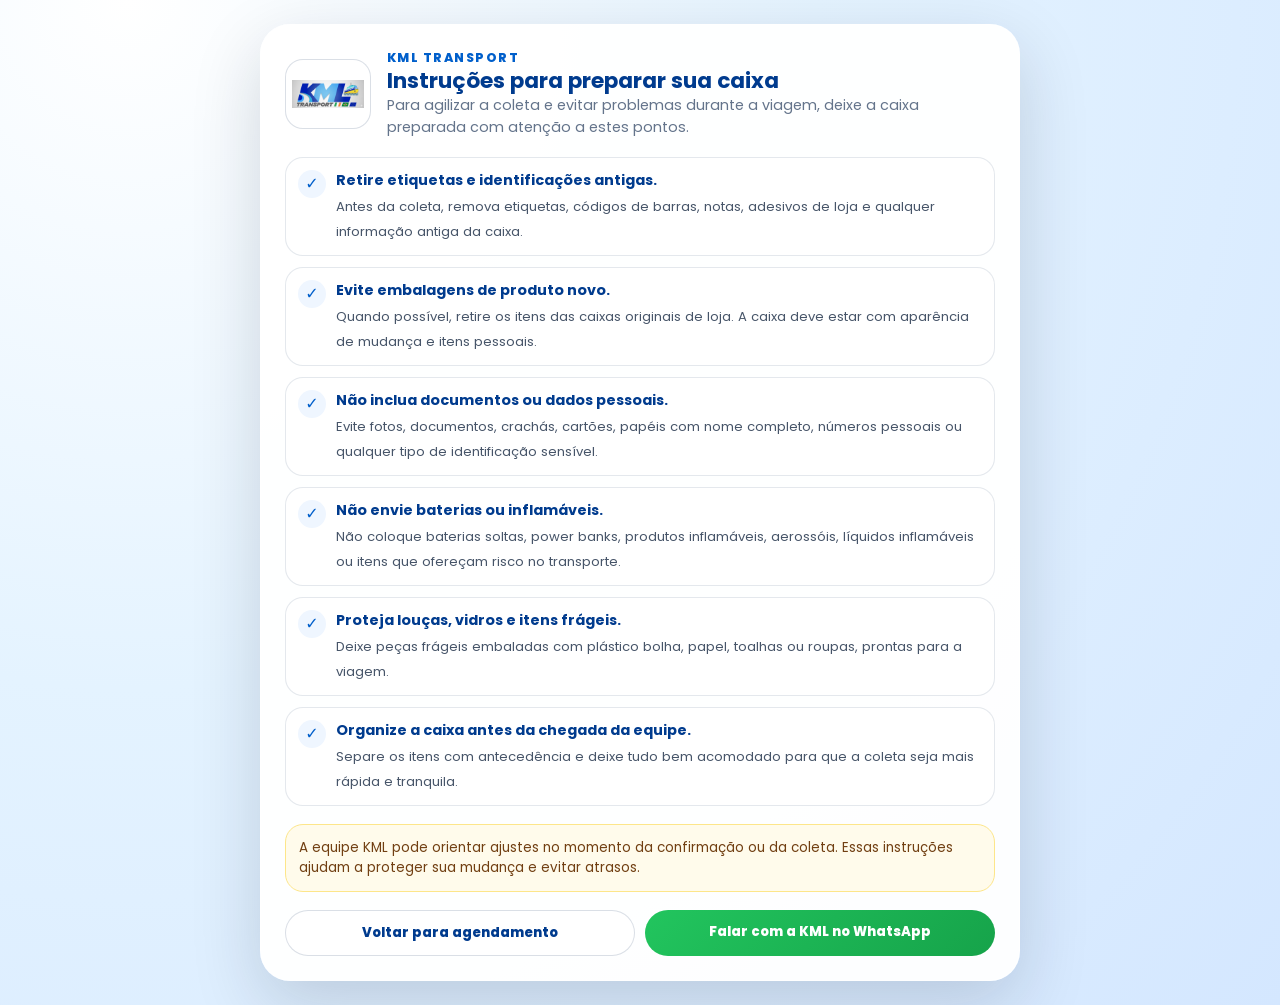
==== instructions.html @ 6720facb "Add files via upload" ====
<!DOCTYPE html>
<html lang="pt-BR">
<head>
  <meta charset="UTF-8">
  <title>Instruções para preparar a caixa - KML Transport</title>
  <meta name="viewport" content="width=device-width, initial-scale=1.0">
  <meta name="description" content="Orientações para preparar sua caixa de mudança antes da coleta KML Transport.">
  <link rel="preconnect" href="https://fonts.googleapis.com">
  <link rel="preconnect" href="https://fonts.gstatic.com" crossorigin>
  <link href="https://fonts.googleapis.com/css2?family=Poppins:wght@300;400;500;600;700;800&display=swap" rel="stylesheet">
  <link rel="icon" type="image/png" href="assets/logo-kml.png">
  <link rel="stylesheet" href="styles.css">
</head>
<body class="instructions-page">
  <main class="instructions-wrapper">
    <section class="instructions-card" aria-label="Instruções para preparar a caixa">
      <div class="instructions-top">
        <img class="instructions-logo" src="assets/logo-kml.png" alt="Logotipo KML Transport">
        <div>
          <div class="instructions-kicker">KML Transport</div>
          <h1 class="instructions-title">Instruções para preparar sua caixa</h1>
          <p class="instructions-subtitle">Para agilizar a coleta e evitar problemas durante a viagem, deixe a caixa preparada com atenção a estes pontos.</p>
        </div>
      </div>

      <ul class="instructions-list">
        <li><div><strong>Retire etiquetas e identificações antigas.</strong><span>Antes da coleta, remova etiquetas, códigos de barras, notas, adesivos de loja e qualquer informação antiga da caixa.</span></div></li>
        <li><div><strong>Evite embalagens de produto novo.</strong><span>Quando possível, retire os itens das caixas originais de loja. A caixa deve estar com aparência de mudança e itens pessoais.</span></div></li>
        <li><div><strong>Não inclua documentos ou dados pessoais.</strong><span>Evite fotos, documentos, crachás, cartões, papéis com nome completo, números pessoais ou qualquer tipo de identificação sensível.</span></div></li>
        <li><div><strong>Não envie baterias ou inflamáveis.</strong><span>Não coloque baterias soltas, power banks, produtos inflamáveis, aerossóis, líquidos inflamáveis ou itens que ofereçam risco no transporte.</span></div></li>
        <li><div><strong>Proteja louças, vidros e itens frágeis.</strong><span>Deixe peças frágeis embaladas com plástico bolha, papel, toalhas ou roupas, prontas para a viagem.</span></div></li>
        <li><div><strong>Organize a caixa antes da chegada da equipe.</strong><span>Separe os itens com antecedência e deixe tudo bem acomodado para que a coleta seja mais rápida e tranquila.</span></div></li>
      </ul>

      <div class="instructions-alert">
        A equipe KML pode orientar ajustes no momento da confirmação ou da coleta. Essas instruções ajudam a proteger sua mudança e evitar atrasos.
      </div>

      <div class="instructions-footer-actions">
        <a class="back-button" href="index.html">Voltar para agendamento</a>
        <a class="whatsapp-button" href="https://wa.me/353894971210" target="_blank" rel="noopener noreferrer">Falar com a KML no WhatsApp</a>
      </div>
    </section>
  </main>
</body>
</html>
---- styles.css ----
:root {
  --blue-900: #003b8e;
  --blue-700: #005fcb;
  --blue-400: #41b7ff;
  --yellow: #ffcc00;
  --text: #0f172a;
  --muted: #64748b;
  --line: rgba(148, 163, 184, .35);
  --card: rgba(255, 255, 255, .9);
  --shadow: 0 24px 70px rgba(15, 23, 42, .16);
}
* { box-sizing: border-box; margin: 0; padding: 0; }
html, body { min-height: 100%; }
.modal-dialog::-webkit-scrollbar, .modal-overlay::-webkit-scrollbar { width: 0; height: 0; display: none; }
body { font-family: 'Poppins', system-ui, -apple-system, BlinkMacSystemFont, 'Segoe UI', sans-serif; color: var(--text); }
button, input, textarea, select { font: inherit; }
button { cursor: pointer; }
a { color: inherit; }
.landing-body {
  min-height: 100dvh;
  display: grid;
  place-items: center;
  padding: 24px 12px;
  background:
    radial-gradient(circle at 10% 0%, rgba(255,255,255,1), rgba(228,243,255,.85) 45%, rgba(212,231,255,.95) 100%),
    linear-gradient(135deg, #f8fbff, #dcecff);
}
.page-wrapper { width: 100%; max-width: 430px; }
.hero-card {
  border-radius: 30px;
  background: var(--card);
  backdrop-filter: blur(14px);
  border: 1px solid rgba(255,255,255,.7);
  box-shadow: var(--shadow);
  padding: 20px;
}
.hero-inner { display: grid; gap: 15px; }
.landing-header { display: grid; gap: 14px; text-align: center; }
.logo-frame { padding: 5px; border-radius: 22px; background: linear-gradient(135deg, rgba(65,183,255,.35), rgba(255,255,255,.95)); border: 1px solid rgba(0,95,203,.16); box-shadow: 0 18px 38px rgba(15,23,42,.14); }
.logo-frame img { display: block; width: 100%; border-radius: 18px; }
.company-name { font-weight: 800; font-size: 1.35rem; letter-spacing: .14em; color: var(--blue-900); }
.tagline { color: var(--muted); font-size: .78rem; line-height: 1.45; max-width: 330px; margin: 4px auto 0; }
.social-links { display: flex; justify-content: center; gap: 10px; margin-top: 12px; }
.social-link { min-width: 42px; height: 42px; padding: 0 12px; display: inline-flex; align-items: center; justify-content: center; gap: 7px; border-radius: 999px; background: #fff; border: 1px solid var(--line); box-shadow: 0 12px 26px rgba(15,23,42,.10); text-decoration: none; transition: transform .16s ease, box-shadow .16s ease; font-size: .72rem; font-weight: 800; }
.social-link:hover { transform: translateY(-2px); box-shadow: 0 16px 28px rgba(15,23,42,.16); }
.social-link svg { width: 20px; height: 20px; flex: 0 0 auto; }
.social-link--whatsapp { color: #128c7e; }
.social-link--instagram { color: #c13584; }
.language-switch { display: inline-flex; justify-content: center; gap: 6px; padding: 5px; border-radius: 999px; border: 1px solid var(--line); background: rgba(255,255,255,.72); margin-top: 12px; }
.lang-btn { border: 0; border-radius: 999px; padding: 7px 12px; background: transparent; color: var(--muted); font-size: .76rem; font-weight: 800; }
.lang-btn.active { background: linear-gradient(135deg, var(--blue-700), var(--blue-400)); color: white; box-shadow: 0 8px 20px rgba(0,95,203,.22); }
.soft-divider { height: 1px; background: linear-gradient(90deg, transparent, var(--line), transparent); }
.headline { text-align: center; color: var(--blue-900); font-size: 1rem; line-height: 1.45; }
.subheadline { text-align: center; color: var(--muted); font-size: .82rem; line-height: 1.55; }
.benefits-list { display: grid; gap: 7px; list-style: none; color: #475569; font-size: .78rem; }
.benefits-list li { display: grid; grid-template-columns: 14px 1fr; gap: 7px; align-items: start; }
.benefits-list li::before { content: '✦'; color: var(--blue-700); font-size: .68rem; margin-top: 2px; }
.box-section { border: 1px solid var(--line); border-radius: 22px; background: rgba(255,255,255,.7); padding: 14px; box-shadow: 0 16px 34px rgba(15,23,42,.08); }
.pricing-title { text-align: center; color: var(--blue-900); font-weight: 800; font-size: .78rem; text-transform: uppercase; letter-spacing: .12em; margin-bottom: 10px; }
.pricing-grid { display: grid; gap: 9px; }
.box-option { display: grid; grid-template-columns: 60px 1fr auto; gap: 10px; align-items: center; border: 1px solid rgba(148,163,184,.24); border-radius: 17px; background: #fff; padding: 9px; }
.box-figure img { width: 58px; height: 48px; object-fit: contain; display: block; border-radius: 10px; }
.box-option strong { display: block; color: var(--blue-900); font-size: .82rem; }
.box-option span { display: block; color: var(--muted); font-size: .72rem; line-height: 1.3; }
.box-price { font-size: .95rem; }
.weight-note { width: fit-content; justify-self: center; color: #15803d; background: #ecfdf5; border: 1px solid #bbf7d0; border-radius: 999px; padding: 7px 13px; font-size: .78rem; font-weight: 800; }
.cta-actions { display: grid; gap: 9px; }
.cta-button, .instructions-button { width: 100%; border: 0; border-radius: 999px; padding: 13px 18px; font-size: .86rem; font-weight: 800; letter-spacing: .12em; text-transform: uppercase; display: inline-flex; justify-content: center; gap: 8px; align-items: center; text-decoration: none; }
.cta-button { color: #1f2937; background: linear-gradient(135deg, #ffdf62, var(--yellow)); box-shadow: 0 18px 35px rgba(250,204,21,.32); }
.instructions-button { color: var(--blue-900); background: #fff; border: 1px solid var(--line); box-shadow: 0 14px 28px rgba(15,23,42,.09); }
.fine-print { text-align: center; color: var(--muted); font-size: .68rem; line-height: 1.5; }
.landing-footer { display: flex; justify-content: space-between; align-items: center; color: var(--muted); font-size: .72rem; border-top: 1px solid var(--line); padding-top: 10px; }
.flags { display: flex; gap: 4px; align-items: center; font-size: .95rem; }
.modal-overlay { position: fixed; inset: 0; background: rgba(15,23,42,.55); display: none; align-items: center; justify-content: center; padding: 14px; z-index: 20; overflow-y: auto; scrollbar-width: none; }
.modal-overlay.is-visible { display: flex; }
.modal-dialog { width: min(760px, 100%); max-height: calc(100dvh - 28px); overflow-y: auto; border-radius: 26px; padding: 22px; background: rgba(255,255,255,.98); box-shadow: var(--shadow); position: relative; scrollbar-width: none; }
.modal-close { position: absolute; top: 12px; right: 12px; border: 0; width: 32px; height: 32px; border-radius: 999px; background: #f1f5f9; color: #334155; font-size: 1.2rem; }
.modal-title { color: var(--blue-900); font-size: 1.1rem; }
.modal-subtitle { color: var(--muted); font-size: .78rem; margin: 4px 0 16px; }
.booking-form { display: grid; gap: 14px; }
.form-section-title { color: var(--blue-900); font-size: .82rem; font-weight: 800; padding-bottom: 6px; border-bottom: 1px solid var(--line); }
.form-grid { display: grid; grid-template-columns: repeat(2, minmax(0, 1fr)); gap: 10px 12px; }
.form-field { display: grid; gap: 4px; font-size: .78rem; }
.form-field--full { grid-column: 1 / -1; }
.form-label { font-weight: 700; }
.form-input, .form-select, .form-textarea { width: 100%; border: 1px solid rgba(148,163,184,.65); border-radius: 12px; padding: 9px 10px; outline: none; background: #f8fafc; font-size: .82rem; }
.form-input:focus, .form-select:focus, .form-textarea:focus { border-color: var(--blue-700); background: #fff; box-shadow: 0 0 0 3px rgba(65,183,255,.13); }
.form-message { padding: 10px 12px; border-radius: 14px; font-size: .8rem; border: 1px solid; }
.form-message.ok { color: #166534; background: #ecfdf5; border-color: #86efac; }
.form-message.error { color: #991b1b; background: #fef2f2; border-color: #fecaca; }
.success-card { display: grid; gap: 8px; color: #14532d; background: linear-gradient(135deg, #ecfdf5, #f0fdf4); border-color: #86efac; }
.success-card strong { color: #166534; font-size: .95rem; }
.success-card p { line-height: 1.5; }
.success-actions { display: flex; flex-wrap: wrap; gap: 8px; margin-top: 2px; }
.success-actions a, .success-actions button { border: 0; border-radius: 999px; padding: 8px 11px; text-decoration: none; font-weight: 800; font-size: .74rem; background: #fff; color: #166534; border: 1px solid #bbf7d0; }
.booking-footer { display: flex; gap: 12px; justify-content: space-between; align-items: center; color: var(--muted); font-size: .72rem; }
.booking-submit { border: 0; border-radius: 999px; padding: 10px 16px; background: linear-gradient(135deg, var(--blue-700), var(--blue-900)); color: white; font-weight: 800; }
@media (max-width: 560px) {
  .landing-body { padding: 8px; align-items: start; }
  .hero-card { padding: 16px; border-radius: 26px; }
  .form-grid { grid-template-columns: 1fr; }
  .form-field--full { grid-column: auto; }
  .booking-footer { flex-direction: column; align-items: stretch; }
  .booking-submit { width: 100%; }
}


/* Página de instruções */
.instructions-page { min-height: 100dvh; padding: 24px 12px; background: radial-gradient(circle at 10% 0%, #fff, #e4f3ff 45%, #d4e7ff 100%); }
.instructions-wrapper { width: 100%; max-width: 760px; margin: 0 auto; }
.instructions-card { background: rgba(255,255,255,.95); border: 1px solid rgba(255,255,255,.7); box-shadow: var(--shadow); border-radius: 30px; padding: 24px; display: grid; gap: 18px; }
.instructions-top { display: flex; gap: 16px; align-items: center; }
.instructions-logo { width: 86px; height: 70px; object-fit: contain; border-radius: 18px; background: #fff; border: 1px solid var(--line); padding: 6px; }
.instructions-kicker { color: var(--blue-700); font-size: .78rem; font-weight: 800; text-transform: uppercase; letter-spacing: .12em; }
.instructions-title { color: var(--blue-900); font-size: 1.35rem; line-height: 1.25; }
.instructions-subtitle { color: var(--muted); font-size: .9rem; line-height: 1.55; }
.instructions-list { display: grid; gap: 11px; list-style: none; }
.instructions-list li { display: grid; grid-template-columns: 28px 1fr; gap: 10px; align-items: start; background: #fff; border: 1px solid rgba(148,163,184,.25); border-radius: 18px; padding: 12px; }
.instructions-list li::before { content: '✓'; display: grid; place-items: center; width: 28px; height: 28px; border-radius: 999px; background: #eff6ff; color: var(--blue-700); font-weight: 900; }
.instructions-list strong { display: block; color: var(--blue-900); font-size: .9rem; margin-bottom: 2px; }
.instructions-list span { color: #475569; font-size: .82rem; line-height: 1.5; }
.instructions-alert { background: #fffbeb; color: #713f12; border: 1px solid #fde68a; border-radius: 18px; padding: 13px; font-size: .84rem; line-height: 1.5; }
.instructions-footer-actions { display: grid; grid-template-columns: 1fr 1fr; gap: 10px; }
.back-button, .whatsapp-button { border-radius: 999px; padding: 12px 16px; text-align: center; text-decoration: none; font-weight: 800; font-size: .82rem; }
.back-button { background: #fff; color: var(--blue-900); border: 1px solid var(--line); }
.whatsapp-button { background: linear-gradient(135deg, #22c55e, #16a34a); color: #fff; }
@media (max-width: 560px) {
  .instructions-page { padding: 8px; }
  .instructions-card { padding: 18px; border-radius: 26px; }
  .instructions-top { display: grid; text-align: center; justify-items: center; }
  .instructions-title { font-size: 1.12rem; }
  .instructions-footer-actions { grid-template-columns: 1fr; }
}
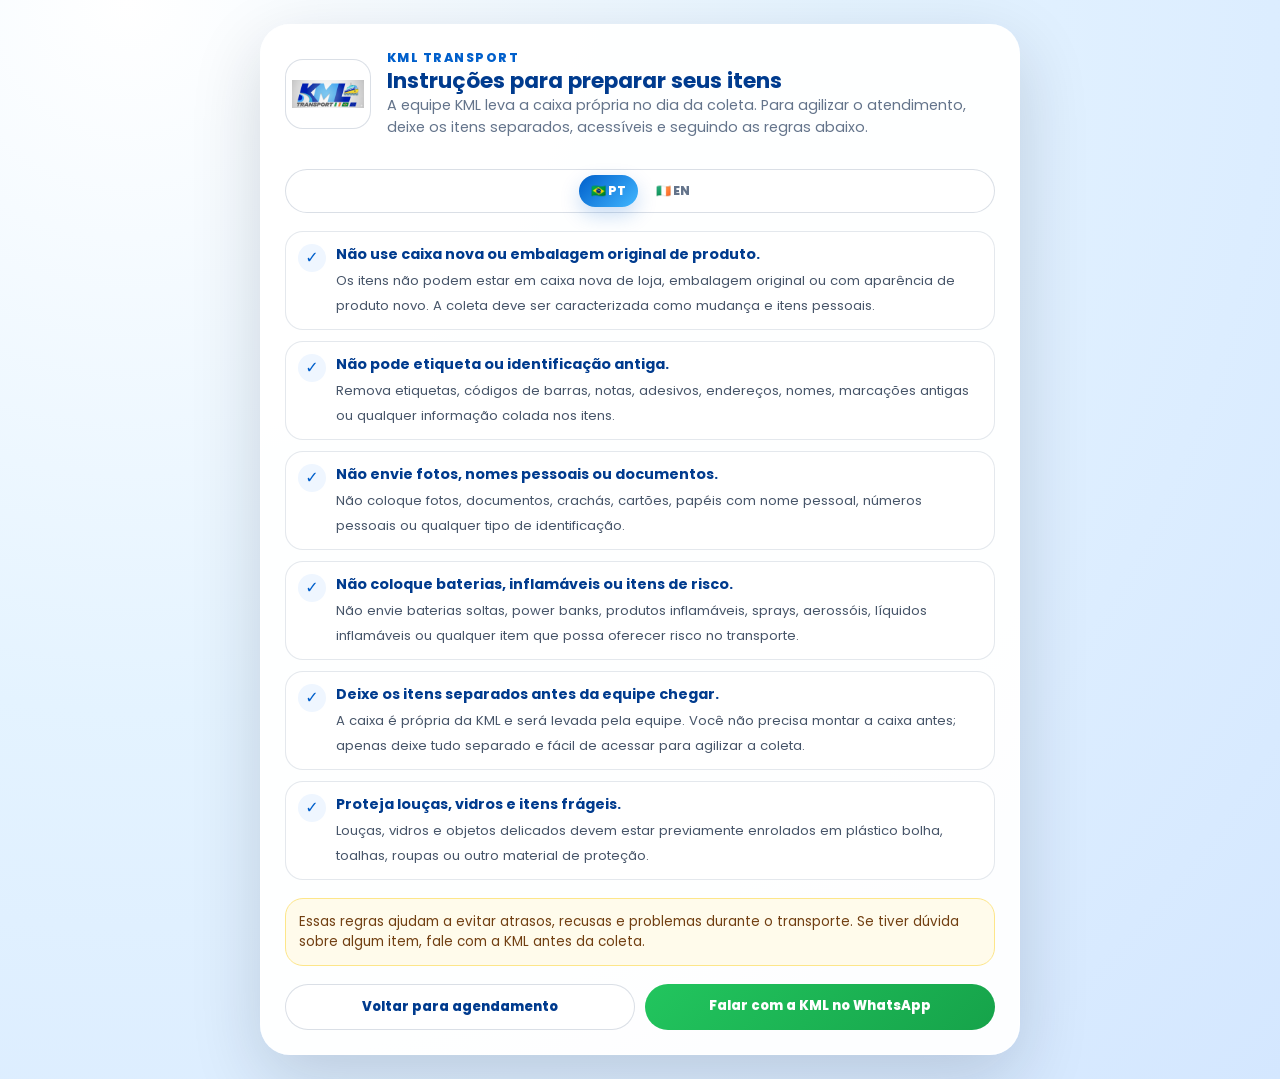
==== commit c336f6d3: "Add files via upload" ====
--- a/instructions.html
+++ b/instructions.html
@@ -2,9 +2,9 @@
 <html lang="pt-BR">
 <head>
   <meta charset="UTF-8">
-  <title>Instruções para preparar a caixa - KML Transport</title>
+  <title>Instruções de coleta - KML Transport</title>
   <meta name="viewport" content="width=device-width, initial-scale=1.0">
-  <meta name="description" content="Orientações para preparar sua caixa de mudança antes da coleta KML Transport.">
+  <meta name="description" content="Orientações para separar seus itens antes da coleta KML Transport.">
   <link rel="preconnect" href="https://fonts.googleapis.com">
   <link rel="preconnect" href="https://fonts.gstatic.com" crossorigin>
   <link href="https://fonts.googleapis.com/css2?family=Poppins:wght@300;400;500;600;700;800&display=swap" rel="stylesheet">
@@ -13,34 +13,95 @@
 </head>
 <body class="instructions-page">
   <main class="instructions-wrapper">
-    <section class="instructions-card" aria-label="Instruções para preparar a caixa">
+    <section class="instructions-card" aria-label="Instruções de coleta">
       <div class="instructions-top">
         <img class="instructions-logo" src="assets/logo-kml.png" alt="Logotipo KML Transport">
         <div>
           <div class="instructions-kicker">KML Transport</div>
-          <h1 class="instructions-title">Instruções para preparar sua caixa</h1>
-          <p class="instructions-subtitle">Para agilizar a coleta e evitar problemas durante a viagem, deixe a caixa preparada com atenção a estes pontos.</p>
+          <h1 class="instructions-title" data-i18n="title">Instruções para preparar seus itens</h1>
+          <p class="instructions-subtitle" data-i18n="subtitle">A equipe KML leva a caixa própria no dia da coleta. Para agilizar o atendimento, deixe os itens separados, acessíveis e seguindo as regras abaixo.</p>
         </div>
       </div>
 
+      <div class="language-switch" aria-label="Selecionar idioma">
+        <button type="button" class="lang-btn active" data-lang="pt">🇧🇷 PT</button>
+        <button type="button" class="lang-btn" data-lang="en">🇮🇪 EN</button>
+      </div>
+
       <ul class="instructions-list">
-        <li><div><strong>Retire etiquetas e identificações antigas.</strong><span>Antes da coleta, remova etiquetas, códigos de barras, notas, adesivos de loja e qualquer informação antiga da caixa.</span></div></li>
-        <li><div><strong>Evite embalagens de produto novo.</strong><span>Quando possível, retire os itens das caixas originais de loja. A caixa deve estar com aparência de mudança e itens pessoais.</span></div></li>
-        <li><div><strong>Não inclua documentos ou dados pessoais.</strong><span>Evite fotos, documentos, crachás, cartões, papéis com nome completo, números pessoais ou qualquer tipo de identificação sensível.</span></div></li>
-        <li><div><strong>Não envie baterias ou inflamáveis.</strong><span>Não coloque baterias soltas, power banks, produtos inflamáveis, aerossóis, líquidos inflamáveis ou itens que ofereçam risco no transporte.</span></div></li>
-        <li><div><strong>Proteja louças, vidros e itens frágeis.</strong><span>Deixe peças frágeis embaladas com plástico bolha, papel, toalhas ou roupas, prontas para a viagem.</span></div></li>
-        <li><div><strong>Organize a caixa antes da chegada da equipe.</strong><span>Separe os itens com antecedência e deixe tudo bem acomodado para que a coleta seja mais rápida e tranquila.</span></div></li>
+        <li><div><strong data-i18n="rule1Title">Não use caixa nova ou embalagem original de produto.</strong><span data-i18n="rule1Text">Os itens não podem estar em caixa nova de loja, embalagem original ou com aparência de produto novo. A coleta deve ser caracterizada como mudança e itens pessoais.</span></div></li>
+        <li><div><strong data-i18n="rule2Title">Não pode etiqueta ou identificação antiga.</strong><span data-i18n="rule2Text">Remova etiquetas, códigos de barras, notas, adesivos, endereços, nomes, marcações antigas ou qualquer informação colada nos itens.</span></div></li>
+        <li><div><strong data-i18n="rule3Title">Não envie fotos, nomes pessoais ou documentos.</strong><span data-i18n="rule3Text">Não coloque fotos, documentos, crachás, cartões, papéis com nome pessoal, números pessoais ou qualquer tipo de identificação.</span></div></li>
+        <li><div><strong data-i18n="rule4Title">Não coloque baterias, inflamáveis ou itens de risco.</strong><span data-i18n="rule4Text">Não envie baterias soltas, power banks, produtos inflamáveis, sprays, aerossóis, líquidos inflamáveis ou qualquer item que possa oferecer risco no transporte.</span></div></li>
+        <li><div><strong data-i18n="rule5Title">Deixe os itens separados antes da equipe chegar.</strong><span data-i18n="rule5Text">A caixa é própria da KML e será levada pela equipe. Você não precisa montar a caixa antes; apenas deixe tudo separado e fácil de acessar para agilizar a coleta.</span></div></li>
+        <li><div><strong data-i18n="rule6Title">Proteja louças, vidros e itens frágeis.</strong><span data-i18n="rule6Text">Louças, vidros e objetos delicados devem estar previamente enrolados em plástico bolha, toalhas, roupas ou outro material de proteção.</span></div></li>
       </ul>
 
-      <div class="instructions-alert">
-        A equipe KML pode orientar ajustes no momento da confirmação ou da coleta. Essas instruções ajudam a proteger sua mudança e evitar atrasos.
+      <div class="instructions-alert" data-i18n="alert">
+        Essas regras ajudam a evitar atrasos, recusas e problemas durante o transporte. Se tiver dúvida sobre algum item, fale com a KML antes da coleta.
       </div>
 
       <div class="instructions-footer-actions">
-        <a class="back-button" href="index.html">Voltar para agendamento</a>
-        <a class="whatsapp-button" href="https://wa.me/353894971210" target="_blank" rel="noopener noreferrer">Falar com a KML no WhatsApp</a>
+        <a class="back-button" href="index.html" data-i18n="back">Voltar para agendamento</a>
+        <a class="whatsapp-button" href="https://wa.me/353894971210" target="_blank" rel="noopener noreferrer" data-i18n="whatsapp">Falar com a KML no WhatsApp</a>
       </div>
     </section>
   </main>
+
+  <script>
+    const translations = {
+      pt: {
+        title: 'Instruções para preparar seus itens',
+        subtitle: 'A equipe KML leva a caixa própria no dia da coleta. Para agilizar o atendimento, deixe os itens separados, acessíveis e seguindo as regras abaixo.',
+        rule1Title: 'Não use caixa nova ou embalagem original de produto.',
+        rule1Text: 'Os itens não podem estar em caixa nova de loja, embalagem original ou com aparência de produto novo. A coleta deve ser caracterizada como mudança e itens pessoais.',
+        rule2Title: 'Não pode etiqueta ou identificação antiga.',
+        rule2Text: 'Remova etiquetas, códigos de barras, notas, adesivos, endereços, nomes, marcações antigas ou qualquer informação colada nos itens.',
+        rule3Title: 'Não envie fotos, nomes pessoais ou documentos.',
+        rule3Text: 'Não coloque fotos, documentos, crachás, cartões, papéis com nome pessoal, números pessoais ou qualquer tipo de identificação.',
+        rule4Title: 'Não coloque baterias, inflamáveis ou itens de risco.',
+        rule4Text: 'Não envie baterias soltas, power banks, produtos inflamáveis, sprays, aerossóis, líquidos inflamáveis ou qualquer item que possa oferecer risco no transporte.',
+        rule5Title: 'Deixe os itens separados antes da equipe chegar.',
+        rule5Text: 'A caixa é própria da KML e será levada pela equipe. Você não precisa montar a caixa antes; apenas deixe tudo separado e fácil de acessar para agilizar a coleta.',
+        rule6Title: 'Proteja louças, vidros e itens frágeis.',
+        rule6Text: 'Louças, vidros e objetos delicados devem estar previamente enrolados em plástico bolha, toalhas, roupas ou outro material de proteção.',
+        alert: 'Essas regras ajudam a evitar atrasos, recusas e problemas durante o transporte. Se tiver dúvida sobre algum item, fale com a KML antes da coleta.',
+        back: 'Voltar para agendamento',
+        whatsapp: 'Falar com a KML no WhatsApp'
+      },
+      en: {
+        title: 'Instructions to prepare your items',
+        subtitle: 'The KML team brings its own transport box on pickup day. To speed up the service, please keep your items separated, accessible, and following the rules below.',
+        rule1Title: 'Do not use new boxes or original product packaging.',
+        rule1Text: 'Items cannot be inside new store boxes, original product packaging, or look like brand-new products. The pickup must be clearly treated as moving/personal belongings.',
+        rule2Title: 'No labels or old identification are allowed.',
+        rule2Text: 'Remove labels, barcodes, receipts, stickers, addresses, names, old markings, or any information attached to the items.',
+        rule3Title: 'Do not include photos, personal names, or documents.',
+        rule3Text: 'Do not pack photos, documents, badges, cards, papers with personal names, personal numbers, or any type of personal identification.',
+        rule4Title: 'Do not pack batteries, flammable, or risky items.',
+        rule4Text: 'Do not send loose batteries, power banks, flammable products, sprays, aerosols, flammable liquids, or anything that may create transport risk.',
+        rule5Title: 'Keep the items separated before the team arrives.',
+        rule5Text: 'KML brings its own box and the team will handle it during pickup. You do not need to prepare the box in advance; just keep everything separated and easy to access.',
+        rule6Title: 'Protect dishes, glass, and fragile items.',
+        rule6Text: 'Dishes, glass, and delicate items should be wrapped in bubble wrap, towels, clothes, or another protective material before pickup.',
+        alert: 'These rules help avoid delays, refusals, and transport issues. If you are unsure about any item, contact KML before the pickup.',
+        back: 'Back to booking',
+        whatsapp: 'Talk to KML on WhatsApp'
+      }
+    };
+
+    function applyLanguage(lang) {
+      localStorage.setItem('kml_lang', lang);
+      document.documentElement.lang = lang === 'pt' ? 'pt-BR' : 'en';
+      document.querySelectorAll('[data-i18n]').forEach((el) => {
+        const key = el.dataset.i18n;
+        el.textContent = translations[lang][key] || translations.pt[key] || el.textContent;
+      });
+      document.querySelectorAll('.lang-btn').forEach((btn) => btn.classList.toggle('active', btn.dataset.lang === lang));
+    }
+
+    document.querySelectorAll('.lang-btn').forEach((btn) => btn.addEventListener('click', () => applyLanguage(btn.dataset.lang)));
+    applyLanguage(localStorage.getItem('kml_lang') || 'pt');
+  </script>
 </body>
 </html>
